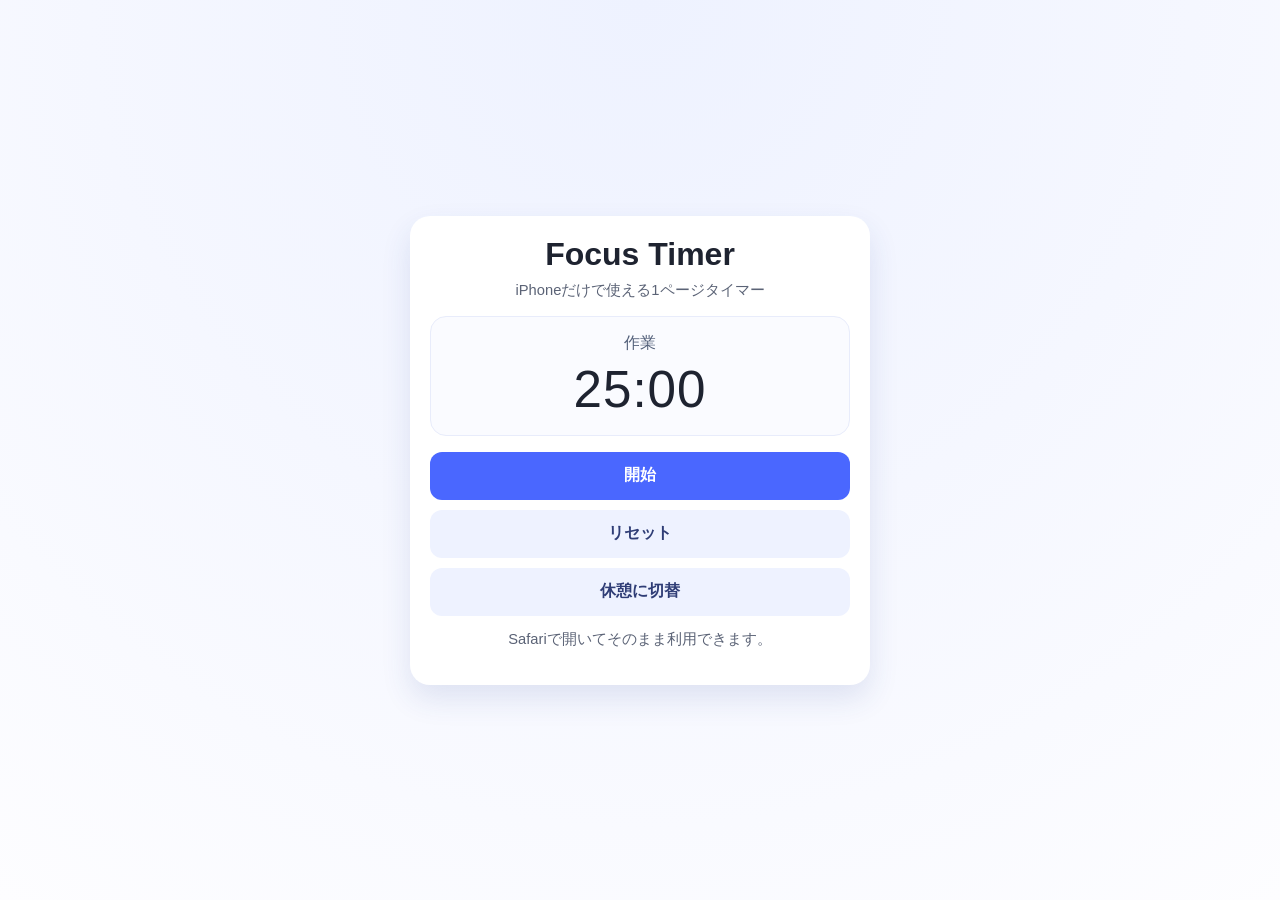
==== index.html @ e98b21d0 "Refactor one-page app for iPhone-first root deployment" ====
<!doctype html>
<html lang="ja">
  <head>
    <meta charset="UTF-8" />
    <meta name="viewport" content="width=device-width, initial-scale=1, viewport-fit=cover" />
    <meta name="theme-color" content="#4a67ff" />
    <title>Focus Timer</title>
    <link rel="stylesheet" href="./styles.css" />
  </head>
  <body>
    <main class="app">
      <h1>Focus Timer</h1>
      <p class="description">iPhoneだけで使える1ページタイマー</p>

      <section class="timer-card" aria-live="polite">
        <p id="modeLabel" class="mode-label">作業</p>
        <p id="timeDisplay" class="time-display">25:00</p>
      </section>

      <div class="controls">
        <button id="startPauseBtn" type="button">開始</button>
        <button id="resetBtn" type="button" class="secondary">リセット</button>
        <button id="switchModeBtn" type="button" class="secondary">休憩に切替</button>
      </div>

      <p class="hint">Safariで開いてそのまま利用できます。</p>
    </main>

    <script src="./script.js"></script>
  </body>
</html>
---- styles.css ----
:root {
  color-scheme: light;
  --bg: #f5f7ff;
  --card: #ffffff;
  --text: #1e2330;
  --primary: #4a67ff;
  --primary-dark: #3551dd;
  --secondary: #eef2ff;
}

* {
  box-sizing: border-box;
  -webkit-tap-highlight-color: transparent;
}

html,
body {
  margin: 0;
  min-height: 100%;
}

body {
  min-height: 100dvh;
  display: grid;
  place-items: center;
  padding: max(12px, env(safe-area-inset-top)) 12px max(12px, env(safe-area-inset-bottom));
  font-family: -apple-system, BlinkMacSystemFont, "Segoe UI", Roboto, Helvetica, Arial, sans-serif;
  background: radial-gradient(circle at top, #eef2ff 0%, var(--bg) 50%, #fdfdff 100%);
  color: var(--text);
}

.app {
  width: min(100%, 460px);
  background: var(--card);
  border-radius: 20px;
  padding: 20px;
  box-shadow: 0 14px 30px rgba(45, 64, 150, 0.12);
  text-align: center;
}

h1 {
  margin: 0;
  font-size: clamp(1.6rem, 6vw, 2rem);
}

.description,
.hint {
  margin: 8px 0 16px;
  color: #5b6376;
  font-size: 0.92rem;
}

.hint {
  margin-top: 14px;
}

.timer-card {
  border: 1px solid #e8ecfb;
  border-radius: 16px;
  padding: 16px;
  background: #fafbff;
}

.mode-label {
  margin: 0;
  font-size: 1rem;
  color: #53607a;
}

.time-display {
  margin: 6px 0 0;
  font-size: clamp(2.4rem, 14vw, 3.2rem);
  font-variant-numeric: tabular-nums;
  letter-spacing: 1px;
}

.controls {
  margin-top: 16px;
  display: grid;
  grid-template-columns: 1fr;
  gap: 10px;
}

button {
  border: none;
  border-radius: 12px;
  min-height: 48px;
  padding: 12px 14px;
  font-size: 1rem;
  font-weight: 700;
  cursor: pointer;
  background: var(--primary);
  color: #fff;
}

button:active {
  transform: translateY(1px);
}

button.secondary {
  background: var(--secondary);
  color: #2f3d76;
}
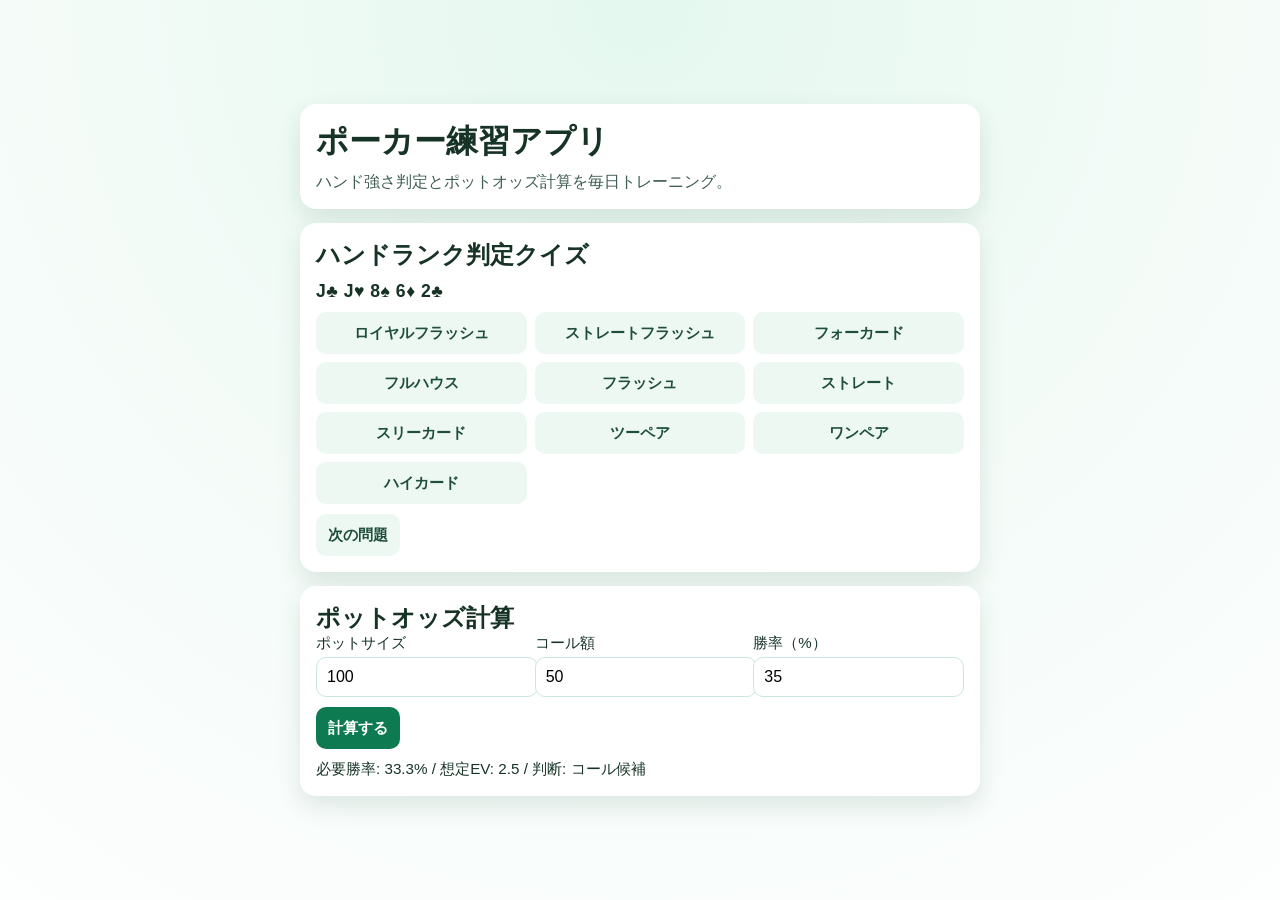
==== commit e72b9261: "feat: create poker practice web app" ====
--- a/index.html
+++ b/index.html
@@ -3,27 +3,44 @@
   <head>
     <meta charset="UTF-8" />
     <meta name="viewport" content="width=device-width, initial-scale=1, viewport-fit=cover" />
-    <meta name="theme-color" content="#4a67ff" />
-    <title>Focus Timer</title>
+    <meta name="theme-color" content="#0d3b2a" />
+    <title>ポーカー練習アプリ</title>
     <link rel="stylesheet" href="./styles.css" />
   </head>
   <body>
     <main class="app">
-      <h1>Focus Timer</h1>
-      <p class="description">iPhoneだけで使える1ページタイマー</p>
+      <header class="hero">
+        <h1>ポーカー練習アプリ</h1>
+        <p>ハンド強さ判定とポットオッズ計算を毎日トレーニング。</p>
+      </header>
 
-      <section class="timer-card" aria-live="polite">
-        <p id="modeLabel" class="mode-label">作業</p>
-        <p id="timeDisplay" class="time-display">25:00</p>
+      <section class="card" aria-labelledby="quizTitle">
+        <h2 id="quizTitle">ハンドランク判定クイズ</h2>
+        <p id="quizHand" class="quiz-hand">-</p>
+        <div class="actions rank-buttons" id="rankButtons"></div>
+        <p id="quizFeedback" class="feedback" aria-live="polite"></p>
+        <button id="nextQuestionBtn" type="button" class="secondary">次の問題</button>
       </section>
 
-      <div class="controls">
-        <button id="startPauseBtn" type="button">開始</button>
-        <button id="resetBtn" type="button" class="secondary">リセット</button>
-        <button id="switchModeBtn" type="button" class="secondary">休憩に切替</button>
-      </div>
-
-      <p class="hint">Safariで開いてそのまま利用できます。</p>
+      <section class="card" aria-labelledby="oddsTitle">
+        <h2 id="oddsTitle">ポットオッズ計算</h2>
+        <div class="form-grid">
+          <label>
+            ポットサイズ
+            <input id="potSizeInput" type="number" min="0" step="1" value="100" />
+          </label>
+          <label>
+            コール額
+            <input id="callAmountInput" type="number" min="1" step="1" value="50" />
+          </label>
+          <label>
+            勝率（%）
+            <input id="equityInput" type="number" min="0" max="100" step="0.1" value="35" />
+          </label>
+        </div>
+        <button id="calcOddsBtn" type="button">計算する</button>
+        <p id="oddsResult" class="result" aria-live="polite"></p>
+      </section>
     </main>
 
     <script src="./script.js"></script>
--- a/styles.css
+++ b/styles.css
@@ -1,16 +1,15 @@
 :root {
   color-scheme: light;
-  --bg: #f5f7ff;
+  --bg: #f3fbf7;
   --card: #ffffff;
-  --text: #1e2330;
-  --primary: #4a67ff;
-  --primary-dark: #3551dd;
-  --secondary: #eef2ff;
+  --text: #163326;
+  --primary: #0d7a52;
+  --primary-dark: #0b6443;
+  --secondary: #edf8f3;
 }
 
 * {
   box-sizing: border-box;
-  -webkit-tap-highlight-color: transparent;
 }
 
 html,
@@ -23,81 +22,114 @@
   min-height: 100dvh;
   display: grid;
   place-items: center;
-  padding: max(12px, env(safe-area-inset-top)) 12px max(12px, env(safe-area-inset-bottom));
+  padding: 16px;
   font-family: -apple-system, BlinkMacSystemFont, "Segoe UI", Roboto, Helvetica, Arial, sans-serif;
-  background: radial-gradient(circle at top, #eef2ff 0%, var(--bg) 50%, #fdfdff 100%);
+  background: radial-gradient(circle at top, #e4f8ef 0%, var(--bg) 48%, #fdfefe 100%);
   color: var(--text);
 }
 
 .app {
-  width: min(100%, 460px);
-  background: var(--card);
-  border-radius: 20px;
-  padding: 20px;
-  box-shadow: 0 14px 30px rgba(45, 64, 150, 0.12);
-  text-align: center;
+  width: min(100%, 680px);
+  display: grid;
+  gap: 14px;
 }
 
-h1 {
-  margin: 0;
-  font-size: clamp(1.6rem, 6vw, 2rem);
+.hero,
+.card {
+  background: var(--card);
+  border-radius: 16px;
+  padding: 16px;
+  box-shadow: 0 10px 24px rgba(24, 70, 48, 0.12);
 }
 
-.description,
-.hint {
-  margin: 8px 0 16px;
-  color: #5b6376;
-  font-size: 0.92rem;
+h1,
+h2 {
+  margin: 0;
 }
 
-.hint {
-  margin-top: 14px;
+.hero p {
+  margin: 8px 0 0;
+  color: #3d5d50;
 }
 
-.timer-card {
-  border: 1px solid #e8ecfb;
-  border-radius: 16px;
-  padding: 16px;
-  background: #fafbff;
+.quiz-hand {
+  margin: 10px 0;
+  font-size: 1.1rem;
+  font-weight: 700;
+  letter-spacing: 0.5px;
 }
 
-.mode-label {
-  margin: 0;
-  font-size: 1rem;
-  color: #53607a;
+.actions {
+  display: grid;
+  gap: 8px;
 }
 
-.time-display {
-  margin: 6px 0 0;
-  font-size: clamp(2.4rem, 14vw, 3.2rem);
-  font-variant-numeric: tabular-nums;
-  letter-spacing: 1px;
+.rank-buttons {
+  grid-template-columns: repeat(2, minmax(0, 1fr));
 }
 
-.controls {
-  margin-top: 16px;
+.form-grid {
   display: grid;
-  grid-template-columns: 1fr;
-  gap: 10px;
+  gap: 8px;
+  margin-bottom: 10px;
+}
+
+label {
+  display: grid;
+  gap: 4px;
+  font-size: 0.94rem;
+}
+
+input {
+  border: 1px solid #cae9db;
+  border-radius: 10px;
+  min-height: 40px;
+  padding: 8px 10px;
+  font-size: 1rem;
 }
 
 button {
   border: none;
-  border-radius: 12px;
-  min-height: 48px;
-  padding: 12px 14px;
-  font-size: 1rem;
+  border-radius: 10px;
+  min-height: 42px;
+  padding: 10px 12px;
+  font-size: 0.95rem;
   font-weight: 700;
   cursor: pointer;
   background: var(--primary);
   color: #fff;
 }
 
+button.secondary,
+button.small {
+  background: var(--secondary);
+  color: #1f4f3b;
+}
+
 button:active {
   transform: translateY(1px);
 }
 
-button.secondary {
-  background: var(--secondary);
-  color: #2f3d76;
+.feedback,
+.result {
+  margin: 10px 0 0;
+  font-size: 0.95rem;
 }
+
+.feedback.ok {
+  color: #0f7a52;
+}
+
+.feedback.ng {
+  color: #b3261e;
+}
+
+@media (min-width: 640px) {
+  .form-grid {
+    grid-template-columns: repeat(3, minmax(0, 1fr));
+  }
+
+  .rank-buttons {
+    grid-template-columns: repeat(3, minmax(0, 1fr));
+  }
+}
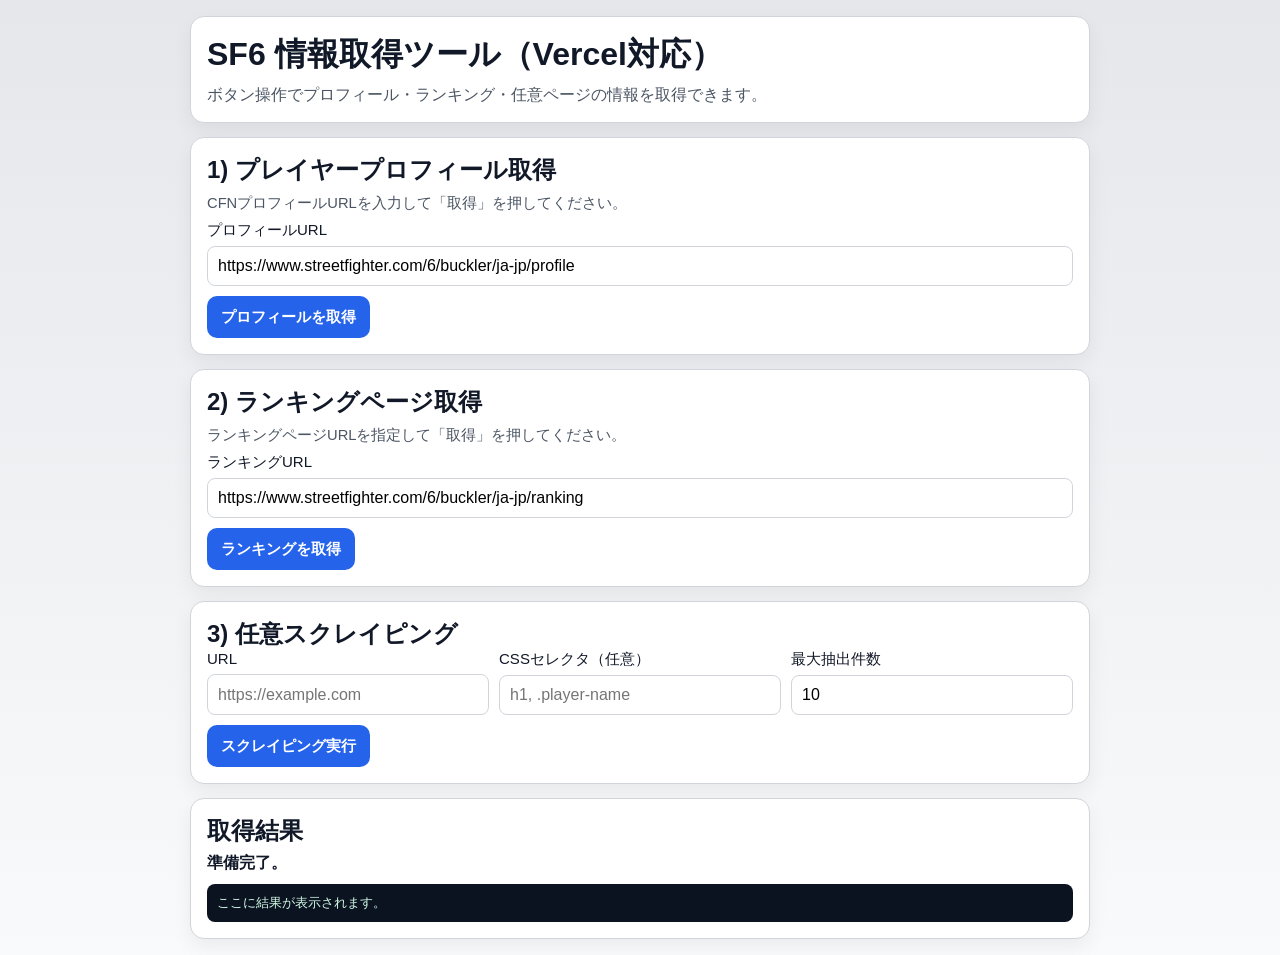
==== commit fa4f8e8b: "Add Vercel-ready SF6 scraping tool with button-driven UI" ====
--- a/index.html
+++ b/index.html
@@ -3,43 +3,60 @@
   <head>
     <meta charset="UTF-8" />
     <meta name="viewport" content="width=device-width, initial-scale=1, viewport-fit=cover" />
-    <meta name="theme-color" content="#0d3b2a" />
-    <title>ポーカー練習アプリ</title>
+    <meta name="theme-color" content="#111827" />
+    <title>SF6 スクレイピングツール</title>
     <link rel="stylesheet" href="./styles.css" />
   </head>
   <body>
     <main class="app">
       <header class="hero">
-        <h1>ポーカー練習アプリ</h1>
-        <p>ハンド強さ判定とポットオッズ計算を毎日トレーニング。</p>
+        <h1>SF6 情報取得ツール（Vercel対応）</h1>
+        <p>ボタン操作でプロフィール・ランキング・任意ページの情報を取得できます。</p>
       </header>
 
-      <section class="card" aria-labelledby="quizTitle">
-        <h2 id="quizTitle">ハンドランク判定クイズ</h2>
-        <p id="quizHand" class="quiz-hand">-</p>
-        <div class="actions rank-buttons" id="rankButtons"></div>
-        <p id="quizFeedback" class="feedback" aria-live="polite"></p>
-        <button id="nextQuestionBtn" type="button" class="secondary">次の問題</button>
+      <section class="card" aria-labelledby="profileTitle">
+        <h2 id="profileTitle">1) プレイヤープロフィール取得</h2>
+        <p class="hint">CFNプロフィールURLを入力して「取得」を押してください。</p>
+        <label>
+          プロフィールURL
+          <input id="profileUrlInput" type="url" value="https://www.streetfighter.com/6/buckler/ja-jp/profile" />
+        </label>
+        <button id="fetchProfileBtn" type="button">プロフィールを取得</button>
       </section>
 
-      <section class="card" aria-labelledby="oddsTitle">
-        <h2 id="oddsTitle">ポットオッズ計算</h2>
+      <section class="card" aria-labelledby="rankingTitle">
+        <h2 id="rankingTitle">2) ランキングページ取得</h2>
+        <p class="hint">ランキングページURLを指定して「取得」を押してください。</p>
+        <label>
+          ランキングURL
+          <input id="rankingUrlInput" type="url" value="https://www.streetfighter.com/6/buckler/ja-jp/ranking" />
+        </label>
+        <button id="fetchRankingBtn" type="button">ランキングを取得</button>
+      </section>
+
+      <section class="card" aria-labelledby="customTitle">
+        <h2 id="customTitle">3) 任意スクレイピング</h2>
         <div class="form-grid">
           <label>
-            ポットサイズ
-            <input id="potSizeInput" type="number" min="0" step="1" value="100" />
+            URL
+            <input id="customUrlInput" type="url" placeholder="https://example.com" />
           </label>
           <label>
-            コール額
-            <input id="callAmountInput" type="number" min="1" step="1" value="50" />
+            CSSセレクタ（任意）
+            <input id="selectorInput" type="text" placeholder="h1, .player-name" />
           </label>
           <label>
-            勝率（%）
-            <input id="equityInput" type="number" min="0" max="100" step="0.1" value="35" />
+            最大抽出件数
+            <input id="limitInput" type="number" min="1" max="30" value="10" />
           </label>
         </div>
-        <button id="calcOddsBtn" type="button">計算する</button>
-        <p id="oddsResult" class="result" aria-live="polite"></p>
+        <button id="fetchCustomBtn" type="button">スクレイピング実行</button>
+      </section>
+
+      <section class="card" aria-labelledby="resultTitle">
+        <h2 id="resultTitle">取得結果</h2>
+        <p id="status" class="status" aria-live="polite">準備完了。</p>
+        <pre id="resultView" class="result">ここに結果が表示されます。</pre>
       </section>
     </main>
 
--- a/styles.css
+++ b/styles.css
@@ -1,11 +1,12 @@
 :root {
   color-scheme: light;
-  --bg: #f3fbf7;
+  --bg: #f3f4f6;
   --card: #ffffff;
-  --text: #163326;
-  --primary: #0d7a52;
-  --primary-dark: #0b6443;
-  --secondary: #edf8f3;
+  --text: #111827;
+  --muted: #4b5563;
+  --primary: #2563eb;
+  --primary-dark: #1d4ed8;
+  --border: #d1d5db;
 }
 
 * {
@@ -20,16 +21,15 @@
 
 body {
   min-height: 100dvh;
-  display: grid;
-  place-items: center;
   padding: 16px;
   font-family: -apple-system, BlinkMacSystemFont, "Segoe UI", Roboto, Helvetica, Arial, sans-serif;
-  background: radial-gradient(circle at top, #e4f8ef 0%, var(--bg) 48%, #fdfefe 100%);
+  background: linear-gradient(180deg, #e5e7eb 0%, #f9fafb 100%);
   color: var(--text);
 }
 
 .app {
-  width: min(100%, 680px);
+  width: min(100%, 900px);
+  margin: 0 auto;
   display: grid;
   gap: 14px;
 }
@@ -37,9 +37,10 @@
 .hero,
 .card {
   background: var(--card);
-  border-radius: 16px;
+  border-radius: 14px;
   padding: 16px;
-  box-shadow: 0 10px 24px rgba(24, 70, 48, 0.12);
+  border: 1px solid var(--border);
+  box-shadow: 0 8px 20px rgba(0, 0, 0, 0.06);
 }
 
 h1,
@@ -49,87 +50,68 @@
 
 .hero p {
   margin: 8px 0 0;
-  color: #3d5d50;
+  color: var(--muted);
 }
 
-.quiz-hand {
-  margin: 10px 0;
-  font-size: 1.1rem;
-  font-weight: 700;
-  letter-spacing: 0.5px;
-}
-
-.actions {
-  display: grid;
-  gap: 8px;
-}
-
-.rank-buttons {
-  grid-template-columns: repeat(2, minmax(0, 1fr));
+.hint {
+  margin: 8px 0;
+  color: var(--muted);
+  font-size: 0.92rem;
 }
 
 .form-grid {
   display: grid;
-  gap: 8px;
-  margin-bottom: 10px;
+  gap: 10px;
 }
 
 label {
   display: grid;
-  gap: 4px;
+  gap: 6px;
   font-size: 0.94rem;
 }
 
 input {
-  border: 1px solid #cae9db;
-  border-radius: 10px;
+  border: 1px solid var(--border);
+  border-radius: 8px;
   min-height: 40px;
   padding: 8px 10px;
   font-size: 1rem;
 }
 
 button {
+  margin-top: 10px;
   border: none;
   border-radius: 10px;
   min-height: 42px;
-  padding: 10px 12px;
-  font-size: 0.95rem;
+  padding: 10px 14px;
+  font-size: 0.96rem;
   font-weight: 700;
   cursor: pointer;
   background: var(--primary);
   color: #fff;
 }
 
-button.secondary,
-button.small {
-  background: var(--secondary);
-  color: #1f4f3b;
+button:hover {
+  background: var(--primary-dark);
 }
 
-button:active {
-  transform: translateY(1px);
+.status {
+  margin: 6px 0 10px;
+  font-weight: 600;
 }
 
-.feedback,
 .result {
-  margin: 10px 0 0;
-  font-size: 0.95rem;
+  margin: 0;
+  padding: 10px;
+  border-radius: 8px;
+  background: #0b1220;
+  color: #d1fae5;
+  overflow: auto;
+  max-height: 360px;
 }
 
-.feedback.ok {
-  color: #0f7a52;
-}
-
-.feedback.ng {
-  color: #b3261e;
-}
-
-@media (min-width: 640px) {
+@media (min-width: 720px) {
   .form-grid {
     grid-template-columns: repeat(3, minmax(0, 1fr));
   }
-
-  .rank-buttons {
-    grid-template-columns: repeat(3, minmax(0, 1fr));
-  }
 }
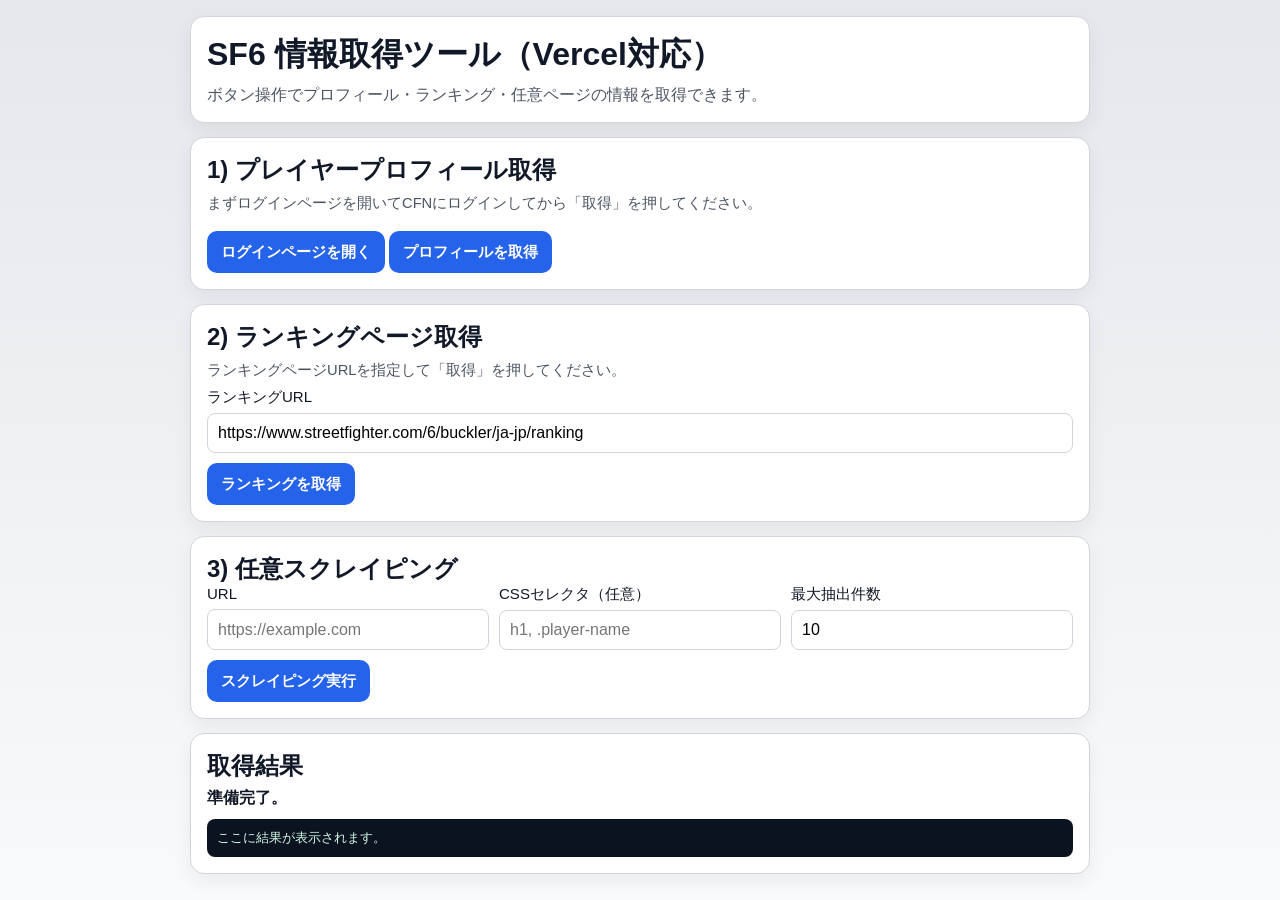
==== commit c1b3a97e: "プロフィール取得にログインページ起動ボタンを追加" ====
--- a/index.html
+++ b/index.html
@@ -16,11 +16,8 @@
 
       <section class="card" aria-labelledby="profileTitle">
         <h2 id="profileTitle">1) プレイヤープロフィール取得</h2>
-        <p class="hint">CFNプロフィールURLを入力して「取得」を押してください。</p>
-        <label>
-          プロフィールURL
-          <input id="profileUrlInput" type="url" value="https://www.streetfighter.com/6/buckler/ja-jp/profile" />
-        </label>
+        <p class="hint">まずログインページを開いてCFNにログインしてから「取得」を押してください。</p>
+        <button id="openLoginBtn" type="button">ログインページを開く</button>
         <button id="fetchProfileBtn" type="button">プロフィールを取得</button>
       </section>
 
